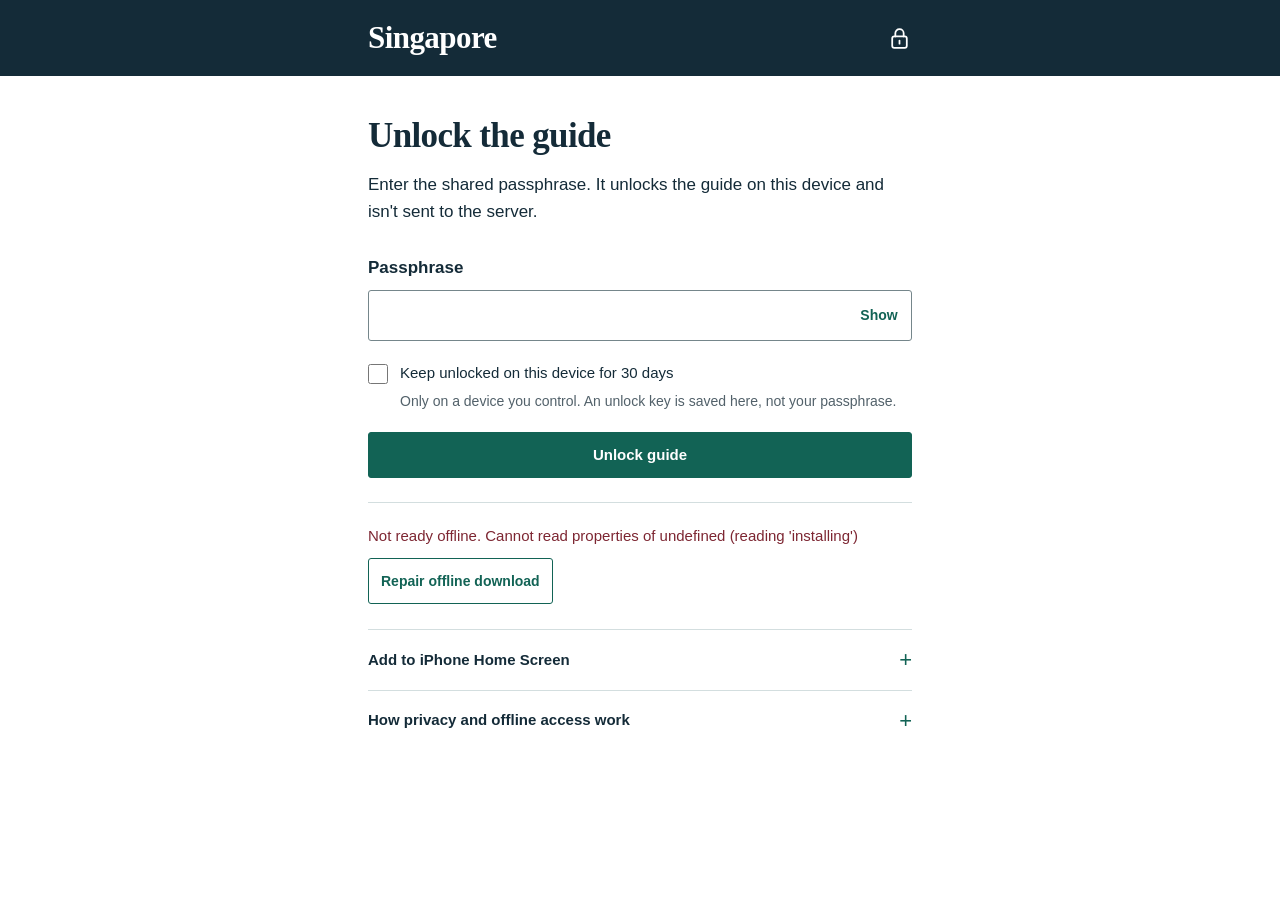
==== index.html @ 9592ea0d "Publish encrypted offline guide Co-authored-by: Copilot App <223556219+Copilot@users.noreply.github." ====
<!doctype html>
<!--
THESIS: Unlock the existing guide, then let its day-by-day interface do the work.
OWN-WORLD: The guide's Source Serif, Lato, navy, green and flat ruled surfaces.
STORY: Enter a passphrase, confirm the real offline download, add to Home Screen.
FIRST VIEWPORT: The unlock form, device-access choice and actual download status.
FORM: A quiet single-column gate; no new travel branding or decorative imagery.
-->
<html lang="en">
<head>
  <meta charset="utf-8">
  <meta name="viewport" content="width=device-width, initial-scale=1">
  <meta name="theme-color" content="#142b38">
  <meta name="referrer" content="no-referrer">
  <meta name="description" content="An encrypted personal travel guide with offline access.">
  <meta name="apple-mobile-web-app-capable" content="yes">
  <meta name="apple-mobile-web-app-title" content="Singapore">
  <meta name="apple-mobile-web-app-status-bar-style" content="default">
  <meta http-equiv="Content-Security-Policy" content="default-src 'none'; script-src 'self' 'sha256-apimW8RM46QSUV4C2ts8TGZJpuyr7ziD6vr4i/hRhf8='; style-src 'self' 'unsafe-inline'; img-src 'self' data:; font-src 'self' data:; connect-src 'self'; worker-src 'self'; manifest-src 'self'; base-uri 'none'; form-action 'none'; object-src 'none'">
  <link rel="manifest" href="./manifest.webmanifest">
  <link rel="apple-touch-icon" href="./icon-180.png">
  <link rel="icon" href="./icon-192.png" type="image/png">
  <link rel="stylesheet" href="./unlock.css">
  <script src="./private-common.js" defer></script>
  <script src="./unlock.js" defer></script>
  <title>Singapore guide</title>
</head>
<body>
  <header class="lock-header">
    <div><h1>Singapore</h1><svg viewBox="0 0 24 24" aria-label="Encrypted guide" role="img"><rect x="5" y="10" width="14" height="11" rx="2"></rect><path d="M8 10V7a4 4 0 0 1 8 0v3M12 14v3"></path></svg></div>
  </header>
  <main class="unlock-page">
    <h2>Unlock the guide</h2>
    <p>Enter the shared passphrase. It unlocks the guide on this device and isn't sent to the server.</p>
    <noscript><p class="error">JavaScript is needed to decrypt this app. Enable it in your browser, or use your separate PDF backup.</p></noscript>
    <form id="unlock-form" method="post" action="#">
      <label class="field-label" for="passphrase">Passphrase</label>
      <div class="password-field">
        <input id="passphrase" name="passphrase" type="password" autocomplete="current-password" autocapitalize="none" spellcheck="false" required aria-describedby="unlock-error">
        <button id="show-passphrase" type="button" aria-pressed="false">Show</button>
      </div>
      <label class="remember-choice"><input id="remember-access" type="checkbox"><span>Keep unlocked on this device for 30 days<span class="field-note">Only on a device you control. An unlock key is saved here, not your passphrase.</span></span></label>
      <button id="unlock-button" class="button" type="submit" disabled>Unlock guide</button>
      <p id="unlock-error" class="error" role="alert" hidden></p>
      <p id="unlock-note" class="field-note" role="status" aria-live="polite">Preparing the unlock form. If it doesn't load, reconnect and reload the page.</p>
      <button id="setup-retry" class="button button-secondary" type="button" hidden>Retry unlock setup</button>
    </form>
    <div class="offline-panel">
      <p id="offline-status" role="status" aria-live="polite">Checking the offline download...</p>
      <div class="actions">
        <button id="offline-retry" class="button button-secondary" type="button">Check offline download</button>
        <button id="app-update" class="button button-secondary" type="button" hidden>Update app</button>
      </div>
    </div>
    <details>
      <summary>Add to iPhone Home Screen</summary>
      <ol>
        <li>Open this address in Safari, choose Share, then Add to Home Screen. Enable Open as Web App if offered.</li>
        <li>Open the new Home Screen icon, unlock the guide and wait for <strong>Ready offline</strong> in Info.</li>
        <li>Switch on Airplane Mode and reopen the icon once before travelling.</li>
      </ol>
      <p>The Home Screen app can have separate storage from Safari. Check the download inside the installed app, not just the browser tab.</p>
    </details>
    <details>
      <summary>How privacy and offline access work</summary>
      <p>The itinerary, photos and walking maps are encrypted together. The public site contains the unlock screen and encrypted file, not a readable copy of your plans.</p>
      <p>Anyone with the passphrase can read the guide. Keep it separate from the link. Remembered access lets someone using this unlocked device read it too.</p>
      <p>The download works without a connection. External Maps directions, booking pages and venue websites still need internet. Browsers can remove saved site data, so retain the PDF as a backup.</p>
    </details>
  </main>
</body>
</html>
---- unlock.css ----
@font-face{font-family:AtlasDisplay;src:url("./heading.ttf") format("truetype");font-weight:600;font-display:swap}
@font-face{font-family:AtlasBody;src:url("./body.ttf") format("truetype");font-weight:400;font-display:swap}
@font-face{font-family:AtlasBody;src:url("./body-bold.ttf") format("truetype");font-weight:700;font-display:swap}
:root{--ink:#142b38;--muted:#52616a;--green:#126355;--pale:#edf4f1;--focus:#932554;--line:#d3dedf;--field-border:#75868b;color-scheme:light}
*{box-sizing:border-box}
body{margin:0;background:white;color:var(--ink);font:17px/1.6 AtlasBody,"Segoe UI",Arial,sans-serif}
[hidden]{display:none!important}
.lock-header{background:var(--ink);color:white}
.lock-header>div{max-width:608px;min-height:76px;margin:auto;padding:0 32px;display:flex;align-items:center;justify-content:space-between;gap:20px}
h1,h2{font-family:AtlasDisplay,Georgia,serif;font-weight:600;line-height:1.12;letter-spacing:-.018em}
h1{font-size:31px;margin:0}
h2{font-size:35px;margin:0 0 16px;text-wrap:balance}
svg{width:25px;height:25px;fill:none;stroke:currentColor;stroke-width:1.7;stroke-linecap:round;stroke-linejoin:round}
.unlock-page{max-width:608px;margin:0 auto;padding:40px 32px 36px}
p{margin:0 0 20px;max-width:70ch}
form{margin:28px 0 24px}
button,input{font:inherit;color:inherit}
button,input,summary{min-height:44px}
button,summary{cursor:pointer;-webkit-tap-highlight-color:transparent}
button:focus-visible,input:focus-visible,summary:focus-visible{outline:3px solid var(--focus);outline-offset:4px}
.field-label{display:block;font-weight:700;margin-bottom:9px}
.password-field{display:flex;align-items:stretch;border:1px solid var(--field-border);border-radius:3px}
.password-field input{min-width:0;width:100%;border:0;background:transparent;padding:12px 14px;font-size:16px}
.password-field button{flex:none;min-width:64px;border:0;background:transparent;color:var(--green);font-size:14px;font-weight:700;padding:8px 12px}
.password-field button:hover{background:var(--pale)}
.remember-choice{display:flex;align-items:flex-start;gap:12px;margin:20px 0;min-height:44px;font-size:15px;cursor:pointer}
.remember-choice input{width:20px;height:20px;min-height:20px;flex-shrink:0;accent-color:var(--green);margin:3px 0 0}
.field-note{display:block;color:var(--muted);font-size:14px;line-height:1.5;margin:6px 0 0}
.button{display:inline-flex;align-items:center;justify-content:center;min-height:46px;border:1px solid var(--green);border-radius:3px;background:var(--green);color:white;font-size:15px;font-weight:700;line-height:1.35;padding:11px 16px}
.button:hover{background:#0b5145}
.button:disabled{cursor:wait;background:var(--muted);border-color:var(--muted);color:white}
#unlock-button{width:100%}
.button-secondary{background:transparent;color:var(--green);font-size:14px;padding:9px 12px}
.button-secondary:hover{background:var(--pale)}
.error{color:#7d2632;background:#fff0f1;padding:12px 14px;font-size:15px;line-height:1.5;margin-top:16px}
.offline-panel{border-top:1px solid var(--line);padding-top:21px;margin-bottom:25px}
.offline-panel p{font-size:15px;margin-bottom:10px}
.offline-panel [data-state=ready]{color:var(--green);font-weight:700}
.offline-panel [data-state=error]{color:#7d2632}
.actions{display:flex;flex-wrap:wrap;gap:10px}
details{border-top:1px solid var(--line);font-size:15px}
summary{display:flex;align-items:center;font-weight:700;padding:12px 0;gap:14px;list-style:none}
summary::-webkit-details-marker{display:none}
summary::after{content:"+";font-size:22px;font-weight:400;margin-left:auto;color:var(--green)}
details[open]>summary::after{content:"\2212"}
details p{margin:0 0 16px}
ol{padding-left:23px;margin:3px 0 18px}
li{padding-left:4px;margin:8px 0}
@media(max-width:760px){body{font-size:16px}.lock-header>div{min-height:67px;padding:0 20px}.unlock-page{padding:29px 20px 24px}h1{font-size:28px}h2{font-size:31px}form{margin-top:24px}}
@media(max-width:350px){.lock-header>div{padding:0 16px}.unlock-page{padding-left:16px;padding-right:16px}h2{font-size:28px}.remember-choice{gap:10px}}
@media(prefers-reduced-motion:reduce){*,*::before,*::after{animation:none!important;transition:none!important;scroll-behavior:auto!important}}
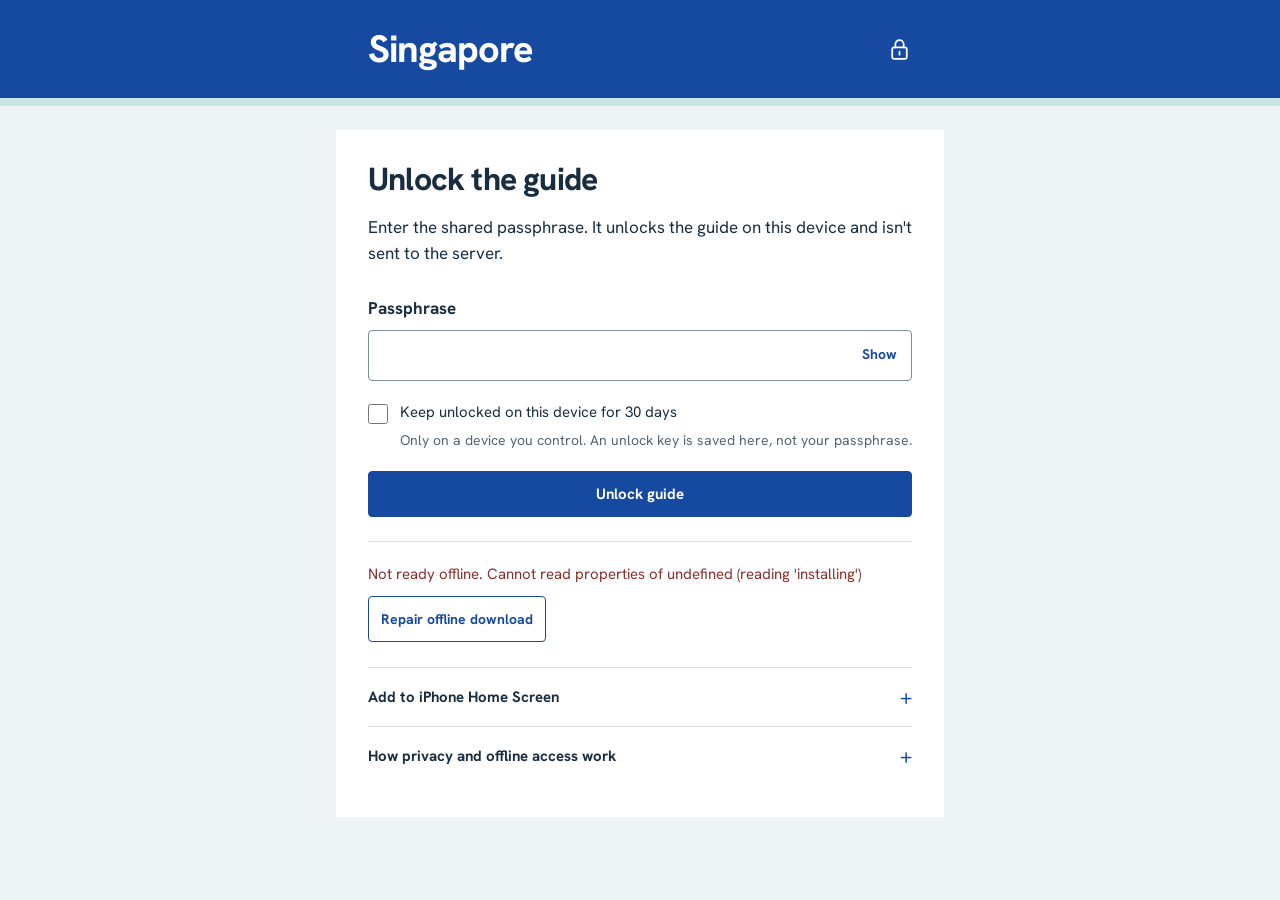
==== commit 47766707: "Update chronological guide and encrypted device memories Co-authored-by: Copilot App <223556219+Copi" ====
--- a/index.html
+++ b/index.html
@@ -1,22 +1,22 @@
 <!doctype html>
 <!--
-THESIS: Unlock the existing guide, then let its day-by-day interface do the work.
-OWN-WORLD: The guide's Source Serif, Lato, navy, green and flat ruled surfaces.
-STORY: Enter a passphrase, confirm the real offline download, add to Home Screen.
-FIRST VIEWPORT: The unlock form, device-access choice and actual download status.
-FORM: A quiet single-column gate; no new travel branding or decorative imagery.
+THESIS: A real encrypted gate for the route guide and device-local memories.
+OWN-WORLD: Enamel-blue nameplate, porcelain white, geometric tile trim and Hanken Grotesk.
+STORY: Unlock locally, choose remembered access and verify the offline download.
+FIRST VIEWPORT: Singapore nameplate, plainly labelled passphrase form, remember choice and download status.
+FORM: A single-column gate in the replacement wayfinding identity. No personal itinerary is exposed here.
 -->
 <html lang="en">
 <head>
   <meta charset="utf-8">
   <meta name="viewport" content="width=device-width, initial-scale=1">
-  <meta name="theme-color" content="#142b38">
+  <meta name="theme-color" content="#154aa0">
   <meta name="referrer" content="no-referrer">
   <meta name="description" content="An encrypted personal travel guide with offline access.">
   <meta name="apple-mobile-web-app-capable" content="yes">
   <meta name="apple-mobile-web-app-title" content="Singapore">
   <meta name="apple-mobile-web-app-status-bar-style" content="default">
-  <meta http-equiv="Content-Security-Policy" content="default-src 'none'; script-src 'self' 'sha256-apimW8RM46QSUV4C2ts8TGZJpuyr7ziD6vr4i/hRhf8='; style-src 'self' 'unsafe-inline'; img-src 'self' data:; font-src 'self' data:; connect-src 'self'; worker-src 'self'; manifest-src 'self'; base-uri 'none'; form-action 'none'; object-src 'none'">
+  <meta http-equiv="Content-Security-Policy" content="default-src 'none'; script-src 'self' ; style-src 'self' 'unsafe-inline'; img-src 'self' data: blob:; font-src 'self' data:; connect-src 'self'; worker-src 'self'; manifest-src 'self'; base-uri 'none'; form-action 'none'; object-src 'none'">
   <link rel="manifest" href="./manifest.webmanifest">
   <link rel="apple-touch-icon" href="./icon-180.png">
   <link rel="icon" href="./icon-192.png" type="image/png">
@@ -66,6 +66,7 @@
       <p>The itinerary, photos and walking maps are encrypted together. The public site contains the unlock screen and encrypted file, not a readable copy of your plans.</p>
       <p>Anyone with the passphrase can read the guide. Keep it separate from the link. Remembered access lets someone using this unlocked device read it too.</p>
       <p>The download works without a connection. External Maps directions, booking pages and venue websites still need internet. Browsers can remove saved site data, so retain the PDF as a backup.</p>
+      <p>Checkmarks and selfies are encrypted on each device, not uploaded to GitHub or automatically synced. Use encrypted backup files inside the app to share and merge them. Keep backups before clearing browser data or removing the app.</p>
     </details>
   </main>
 </body>
--- a/unlock.css
+++ b/unlock.css
@@ -1,17 +1,15 @@
-@font-face{font-family:AtlasDisplay;src:url("./heading.ttf") format("truetype");font-weight:600;font-display:swap}
-@font-face{font-family:AtlasBody;src:url("./body.ttf") format("truetype");font-weight:400;font-display:swap}
-@font-face{font-family:AtlasBody;src:url("./body-bold.ttf") format("truetype");font-weight:700;font-display:swap}
-:root{--ink:#142b38;--muted:#52616a;--green:#126355;--pale:#edf4f1;--focus:#932554;--line:#d3dedf;--field-border:#75868b;color-scheme:light}
+@font-face{font-family:Guide;src:url("./body.ttf") format("truetype");font-weight:100 900;font-display:swap}
+:root{--ink:#182d40;--muted:#526572;--blue:#154aa0;--green:#086859;--pale:#edf6f3;--focus:#ad4039;--line:#d5e1e6;--field-border:#7d919d;color-scheme:light}
 *{box-sizing:border-box}
-body{margin:0;background:white;color:var(--ink);font:17px/1.6 AtlasBody,"Segoe UI",Arial,sans-serif}
+body{margin:0;background:#eef3f5;color:var(--ink);font:17px/1.55 Guide,"Segoe UI",Arial,sans-serif}
 [hidden]{display:none!important}
-.lock-header{background:var(--ink);color:white}
-.lock-header>div{max-width:608px;min-height:76px;margin:auto;padding:0 32px;display:flex;align-items:center;justify-content:space-between;gap:20px}
-h1,h2{font-family:AtlasDisplay,Georgia,serif;font-weight:600;line-height:1.12;letter-spacing:-.018em}
-h1{font-size:31px;margin:0}
-h2{font-size:35px;margin:0 0 16px;text-wrap:balance}
+.lock-header{background:var(--blue);color:white;border-bottom:8px solid #cbe5e3}
+.lock-header>div{max-width:608px;min-height:98px;margin:auto;padding:0 32px;display:flex;align-items:center;justify-content:space-between;gap:20px}
+h1,h2{font-weight:750;line-height:1.12;letter-spacing:-.025em}
+h1{font-size:38px;margin:0}
+h2{font-size:32px;margin:0 0 16px;text-wrap:balance}
 svg{width:25px;height:25px;fill:none;stroke:currentColor;stroke-width:1.7;stroke-linecap:round;stroke-linejoin:round}
-.unlock-page{max-width:608px;margin:0 auto;padding:40px 32px 36px}
+.unlock-page{max-width:608px;margin:24px auto 60px;padding:32px;background:white}
 p{margin:0 0 20px;max-width:70ch}
 form{margin:28px 0 24px}
 button,input{font:inherit;color:inherit}
@@ -19,33 +17,33 @@
 button,summary{cursor:pointer;-webkit-tap-highlight-color:transparent}
 button:focus-visible,input:focus-visible,summary:focus-visible{outline:3px solid var(--focus);outline-offset:4px}
 .field-label{display:block;font-weight:700;margin-bottom:9px}
-.password-field{display:flex;align-items:stretch;border:1px solid var(--field-border);border-radius:3px}
+.password-field{display:flex;align-items:stretch;border:1px solid var(--field-border);border-radius:4px}
 .password-field input{min-width:0;width:100%;border:0;background:transparent;padding:12px 14px;font-size:16px}
-.password-field button{flex:none;min-width:64px;border:0;background:transparent;color:var(--green);font-size:14px;font-weight:700;padding:8px 12px}
-.password-field button:hover{background:var(--pale)}
+.password-field button{flex:none;min-width:64px;border:0;background:transparent;color:var(--blue);font-size:14px;font-weight:700;padding:8px 12px}
+.password-field button:hover{background:#edf3ff}
 .remember-choice{display:flex;align-items:flex-start;gap:12px;margin:20px 0;min-height:44px;font-size:15px;cursor:pointer}
-.remember-choice input{width:20px;height:20px;min-height:20px;flex-shrink:0;accent-color:var(--green);margin:3px 0 0}
+.remember-choice input{width:20px;height:20px;min-height:20px;flex-shrink:0;accent-color:var(--blue);margin:3px 0 0}
 .field-note{display:block;color:var(--muted);font-size:14px;line-height:1.5;margin:6px 0 0}
-.button{display:inline-flex;align-items:center;justify-content:center;min-height:46px;border:1px solid var(--green);border-radius:3px;background:var(--green);color:white;font-size:15px;font-weight:700;line-height:1.35;padding:11px 16px}
-.button:hover{background:#0b5145}
-.button:disabled{cursor:wait;background:var(--muted);border-color:var(--muted);color:white}
+.button{display:inline-flex;align-items:center;justify-content:center;min-height:46px;border:1px solid var(--blue);border-radius:4px;background:var(--blue);color:white;font-size:15px;font-weight:700;line-height:1.35;padding:11px 16px}
+.button:hover{background:#103779}
+.button:disabled{cursor:wait;opacity:.55}
 #unlock-button{width:100%}
-.button-secondary{background:transparent;color:var(--green);font-size:14px;padding:9px 12px}
-.button-secondary:hover{background:var(--pale)}
-.error{color:#7d2632;background:#fff0f1;padding:12px 14px;font-size:15px;line-height:1.5;margin-top:16px}
+.button-secondary{background:white;color:var(--blue);font-size:14px;padding:9px 12px}
+.button-secondary:hover{background:#edf3ff}
+.error{color:#8b2e2b;background:#fff0ed;padding:12px 14px;font-size:15px;line-height:1.5;margin-top:16px}
 .offline-panel{border-top:1px solid var(--line);padding-top:21px;margin-bottom:25px}
 .offline-panel p{font-size:15px;margin-bottom:10px}
 .offline-panel [data-state=ready]{color:var(--green);font-weight:700}
-.offline-panel [data-state=error]{color:#7d2632}
+.offline-panel [data-state=error]{color:#8b2e2b}
 .actions{display:flex;flex-wrap:wrap;gap:10px}
 details{border-top:1px solid var(--line);font-size:15px}
 summary{display:flex;align-items:center;font-weight:700;padding:12px 0;gap:14px;list-style:none}
 summary::-webkit-details-marker{display:none}
-summary::after{content:"+";font-size:22px;font-weight:400;margin-left:auto;color:var(--green)}
+summary::after{content:"+";font-size:22px;font-weight:400;margin-left:auto;color:var(--blue)}
 details[open]>summary::after{content:"\2212"}
 details p{margin:0 0 16px}
 ol{padding-left:23px;margin:3px 0 18px}
 li{padding-left:4px;margin:8px 0}
-@media(max-width:760px){body{font-size:16px}.lock-header>div{min-height:67px;padding:0 20px}.unlock-page{padding:29px 20px 24px}h1{font-size:28px}h2{font-size:31px}form{margin-top:24px}}
-@media(max-width:350px){.lock-header>div{padding:0 16px}.unlock-page{padding-left:16px;padding-right:16px}h2{font-size:28px}.remember-choice{gap:10px}}
+@media(max-width:760px){body{font-size:16px}.lock-header>div{min-height:91px;padding:0 22px}.unlock-page{margin:0 auto 36px;padding:28px 22px}h1{font-size:34px}h2{font-size:29px}form{margin-top:24px}}
+@media(max-width:350px){.lock-header>div{padding:0 16px}.unlock-page{padding-left:16px;padding-right:16px}h2{font-size:27px}.remember-choice{gap:10px}}
 @media(prefers-reduced-motion:reduce){*,*::before,*::after{animation:none!important;transition:none!important;scroll-behavior:auto!important}}
